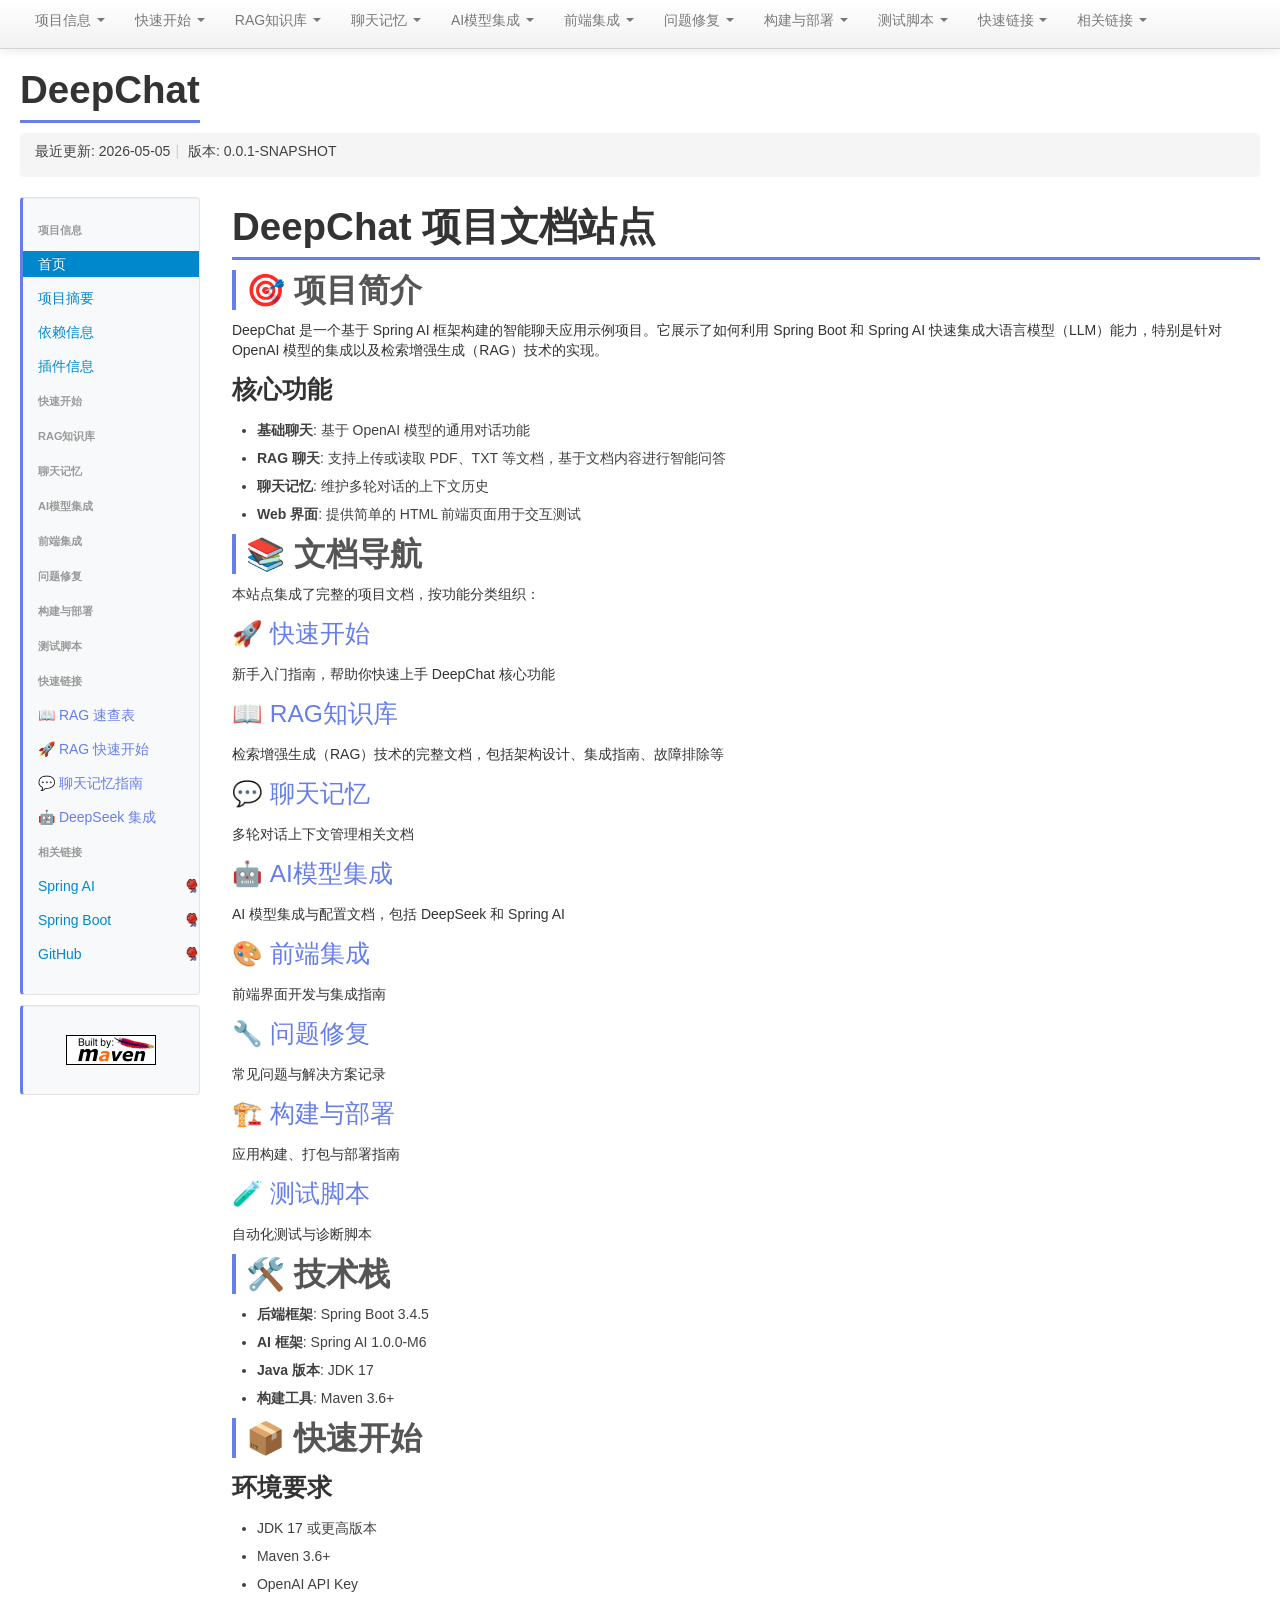
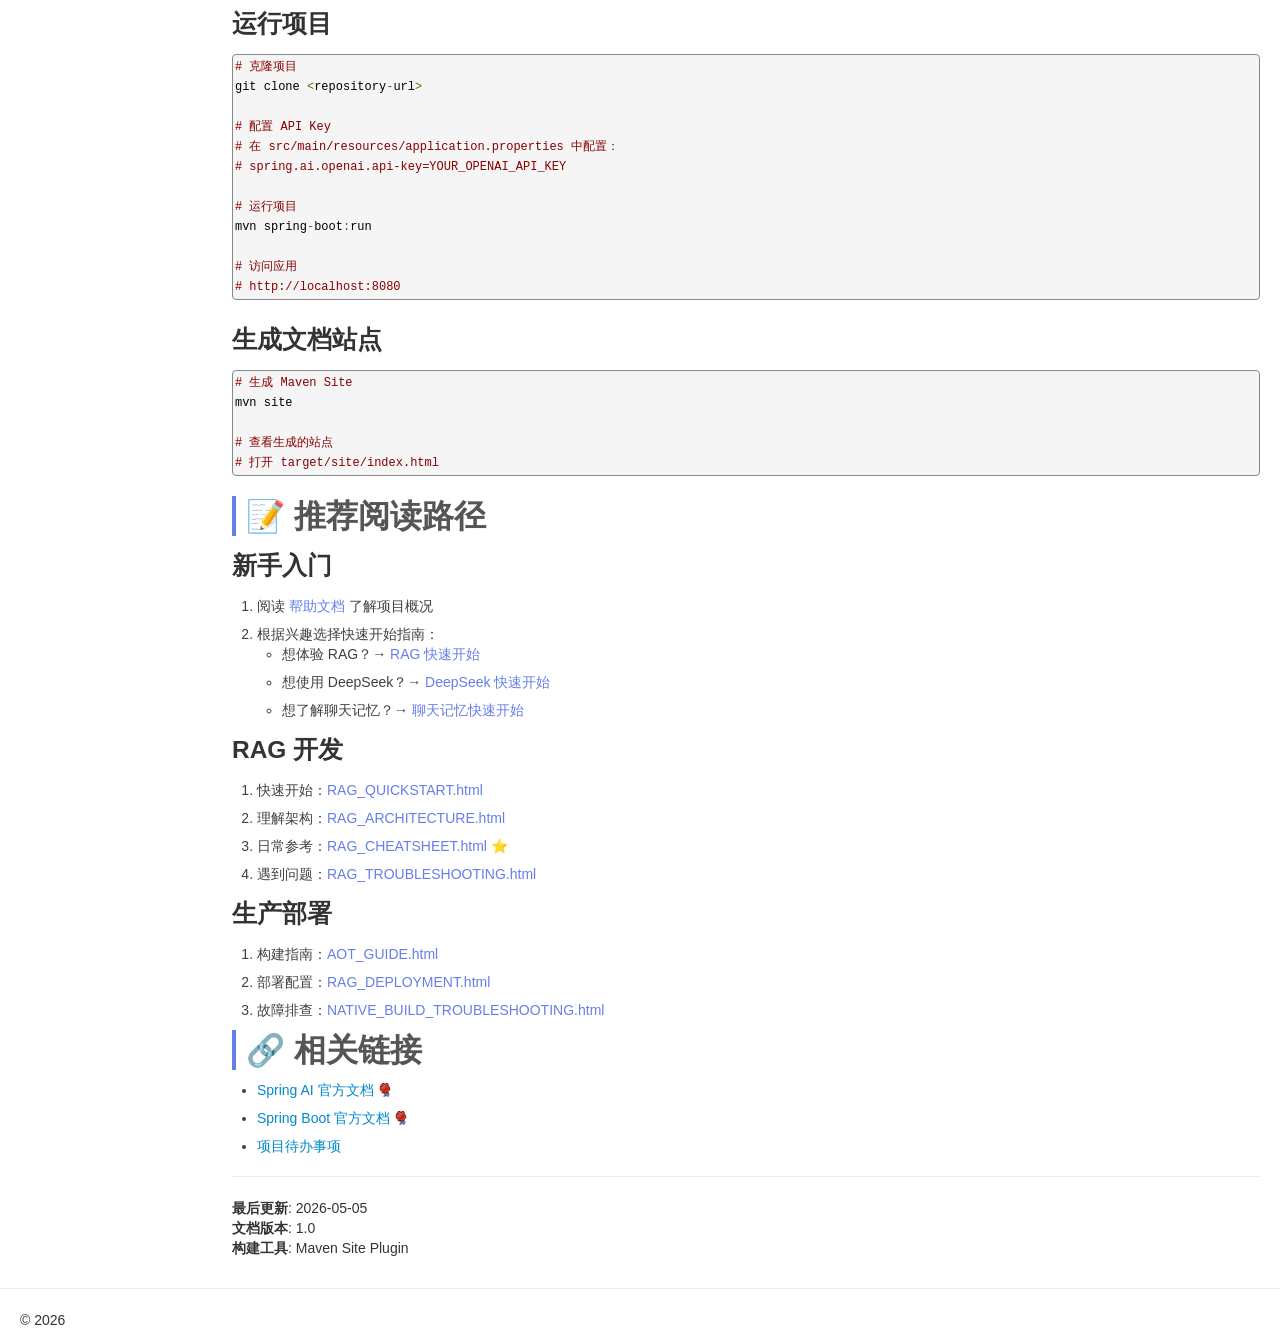
==== index.html @ 2f652af2 "deploy: 59ce4c3b17e4d100443ea573e8c9165f123a256a" ====
<!DOCTYPE html>


<!--
 | Generated by Apache Maven Doxia Site Renderer 1.11.1 from src/site/markdown/index.md at 2026-05-05
 | Rendered using Apache Maven Fluido Skin 1.11.1
-->
<html xmlns="http://www.w3.org/1999/xhtml" lang="zh">
  <head>
    <meta charset="UTF-8" />
    <meta name="viewport" content="width=device-width, initial-scale=1" />
    <meta name="generator" content="Apache Maven Doxia Site Renderer 1.11.1" />
    <title>DeepChat &#x2013; DeepChat 项目文档站点</title>
    <link rel="stylesheet" href="./css/apache-maven-fluido-1.11.1.min.css" />
    <link rel="stylesheet" href="./css/site.css" />
    <link rel="stylesheet" href="./css/print.css" media="print" />
    <script src="./js/apache-maven-fluido-1.11.1.min.js"></script>
  </head>
  <body class="topBarEnabled">
    <header id="topbar" class="navbar navbar-fixed-top ">
      <div class="navbar-inner">
        <div class="container-fluid">
        <a data-target=".nav-collapse" data-toggle="collapse" class="btn btn-navbar">
          <span class="icon-bar"></span>
          <span class="icon-bar"></span>
          <span class="icon-bar"></span>
        </a>
            <ul class="nav">
      <li class="dropdown">
        <a class="dropdown-toggle" data-toggle="dropdown">项目信息 <b class="caret"></b></a>
        <ul class="dropdown-menu">
            <li><a title="首页">首页</a></li>
            <li><a href="summary.html" title="项目摘要">项目摘要</a></li>
            <li><a href="dependencies.html" title="依赖信息">依赖信息</a></li>
            <li><a href="plugins.html" title="插件信息">插件信息</a></li>
        </ul>
      </li>
      <li class="dropdown">
        <a class="dropdown-toggle" data-toggle="dropdown">快速开始 <b class="caret"></b></a>
        <ul class="dropdown-menu">
        </ul>
      </li>
      <li class="dropdown">
        <a class="dropdown-toggle" data-toggle="dropdown">RAG知识库 <b class="caret"></b></a>
        <ul class="dropdown-menu">
        </ul>
      </li>
      <li class="dropdown">
        <a class="dropdown-toggle" data-toggle="dropdown">聊天记忆 <b class="caret"></b></a>
        <ul class="dropdown-menu">
        </ul>
      </li>
      <li class="dropdown">
        <a class="dropdown-toggle" data-toggle="dropdown">AI模型集成 <b class="caret"></b></a>
        <ul class="dropdown-menu">
        </ul>
      </li>
      <li class="dropdown">
        <a class="dropdown-toggle" data-toggle="dropdown">前端集成 <b class="caret"></b></a>
        <ul class="dropdown-menu">
        </ul>
      </li>
      <li class="dropdown">
        <a class="dropdown-toggle" data-toggle="dropdown">问题修复 <b class="caret"></b></a>
        <ul class="dropdown-menu">
        </ul>
      </li>
      <li class="dropdown">
        <a class="dropdown-toggle" data-toggle="dropdown">构建与部署 <b class="caret"></b></a>
        <ul class="dropdown-menu">
        </ul>
      </li>
      <li class="dropdown">
        <a class="dropdown-toggle" data-toggle="dropdown">测试脚本 <b class="caret"></b></a>
        <ul class="dropdown-menu">
        </ul>
      </li>
      <li class="dropdown">
        <a class="dropdown-toggle" data-toggle="dropdown">快速链接 <b class="caret"></b></a>
        <ul class="dropdown-menu">
            <li><a href="docs/02-RAG知识库/RAG_CHEATSHEET.html" title="📖 RAG 速查表">📖 RAG 速查表</a></li>
            <li><a href="docs/01-快速开始/RAG_QUICKSTART.html" title="🚀 RAG 快速开始">🚀 RAG 快速开始</a></li>
            <li><a href="docs/03-聊天记忆/CHAT_MEMORY_GUIDE.html" title="💬 聊天记忆指南">💬 聊天记忆指南</a></li>
            <li><a href="docs/04-AI模型集成/DEEPSEEK_INTEGRATION.html" title="🤖 DeepSeek 集成">🤖 DeepSeek 集成</a></li>
        </ul>
      </li>
      <li class="dropdown">
        <a class="dropdown-toggle" data-toggle="dropdown">相关链接 <b class="caret"></b></a>
        <ul class="dropdown-menu">
            <li><a href="https://spring.io/projects/spring-ai" title="Spring AI">Spring AI</a></li>
            <li><a href="https://spring.io/projects/spring-boot" title="Spring Boot">Spring Boot</a></li>
            <li><a href="https://github.com/spring-projects/spring-ai" title="GitHub">GitHub</a></li>
        </ul>
      </li>
            </ul>
        </div>
      </div>
    </header>
    <div class="container-fluid">
      <header>
        <div id="banner">
          <div class="pull-left"><a href="index.html" id="bannerLeft"><h1>DeepChat</h1>
</a></div>
          <div class="pull-right"></div>
          <div class="clear"><hr/></div>
        </div>

        <div id="breadcrumbs">
          <ul class="breadcrumb">
        <li id="publishDate">最近更新: 2026-05-05<span class="divider">|</span>
</li>
          <li id="projectVersion">版本: 0.0.1-SNAPSHOT</li>
          </ul>
        </div>
      </header>
      <div class="row-fluid">
        <header id="leftColumn" class="span2">
          <nav class="well sidebar-nav">
  <ul class="nav nav-list">
   <li class="nav-header">项目信息</li>
    <li class="active"><a><span class="none"></span>首页</a></li>
    <li><a href="summary.html" title="项目摘要"><span class="none"></span>项目摘要</a></li>
    <li><a href="dependencies.html" title="依赖信息"><span class="none"></span>依赖信息</a></li>
    <li><a href="plugins.html" title="插件信息"><span class="none"></span>插件信息</a></li>
   <li class="nav-header">快速开始</li>
   <li class="nav-header">RAG知识库</li>
   <li class="nav-header">聊天记忆</li>
   <li class="nav-header">AI模型集成</li>
   <li class="nav-header">前端集成</li>
   <li class="nav-header">问题修复</li>
   <li class="nav-header">构建与部署</li>
   <li class="nav-header">测试脚本</li>
   <li class="nav-header">快速链接</li>
    <li><a href="docs/02-RAG知识库/RAG_CHEATSHEET.html" title="📖 RAG 速查表"><span class="none"></span>📖 RAG 速查表</a></li>
    <li><a href="docs/01-快速开始/RAG_QUICKSTART.html" title="🚀 RAG 快速开始"><span class="none"></span>🚀 RAG 快速开始</a></li>
    <li><a href="docs/03-聊天记忆/CHAT_MEMORY_GUIDE.html" title="💬 聊天记忆指南"><span class="none"></span>💬 聊天记忆指南</a></li>
    <li><a href="docs/04-AI模型集成/DEEPSEEK_INTEGRATION.html" title="🤖 DeepSeek 集成"><span class="none"></span>🤖 DeepSeek 集成</a></li>
   <li class="nav-header">相关链接</li>
    <li><a href="https://spring.io/projects/spring-ai" class="externalLink" title="Spring AI"><span class="none"></span>Spring AI</a></li>
    <li><a href="https://spring.io/projects/spring-boot" class="externalLink" title="Spring Boot"><span class="none"></span>Spring Boot</a></li>
    <li><a href="https://github.com/spring-projects/spring-ai" class="externalLink" title="GitHub"><span class="none"></span>GitHub</a></li>
  </ul>
          </nav>
          <div class="well sidebar-nav">
            <div id="poweredBy">
              <div class="clear"></div>
              <div class="clear"></div>
              <div class="clear"></div>
<a href="http://maven.apache.org/" title="构建依靠 Maven" class="poweredBy"><img class="builtBy" alt="构建依靠 Maven" src="./images/logos/maven-feather.png" /></a>
            </div>
          </div>
        </header>
        <main id="bodyColumn"  class="span10" >
<h1>DeepChat &#x9879;&#x76ee;&#x6587;&#x6863;&#x7ad9;&#x70b9;</h1><section>
<h2><a name="a.3F.3F_.E9.A1.B9.E7.9B.AE.E7.AE.80.E4.BB.8B"></a>&#x1f3af; &#x9879;&#x76ee;&#x7b80;&#x4ecb;</h2>
<p>DeepChat &#x662f;&#x4e00;&#x4e2a;&#x57fa;&#x4e8e; Spring AI &#x6846;&#x67b6;&#x6784;&#x5efa;&#x7684;&#x667a;&#x80fd;&#x804a;&#x5929;&#x5e94;&#x7528;&#x793a;&#x4f8b;&#x9879;&#x76ee;&#x3002;&#x5b83;&#x5c55;&#x793a;&#x4e86;&#x5982;&#x4f55;&#x5229;&#x7528; Spring Boot &#x548c; Spring AI &#x5feb;&#x901f;&#x96c6;&#x6210;&#x5927;&#x8bed;&#x8a00;&#x6a21;&#x578b;&#xff08;LLM&#xff09;&#x80fd;&#x529b;&#xff0c;&#x7279;&#x522b;&#x662f;&#x9488;&#x5bf9; OpenAI &#x6a21;&#x578b;&#x7684;&#x96c6;&#x6210;&#x4ee5;&#x53ca;&#x68c0;&#x7d22;&#x589e;&#x5f3a;&#x751f;&#x6210;&#xff08;RAG&#xff09;&#x6280;&#x672f;&#x7684;&#x5b9e;&#x73b0;&#x3002;</p><section>
<h3><a name="a.E6.A0.B8.E5.BF.83.E5.8A.9F.E8.83.BD"></a>&#x6838;&#x5fc3;&#x529f;&#x80fd;</h3>
<ul>

<li><b>&#x57fa;&#x7840;&#x804a;&#x5929;</b>: &#x57fa;&#x4e8e; OpenAI &#x6a21;&#x578b;&#x7684;&#x901a;&#x7528;&#x5bf9;&#x8bdd;&#x529f;&#x80fd;</li>
<li><b>RAG &#x804a;&#x5929;</b>: &#x652f;&#x6301;&#x4e0a;&#x4f20;&#x6216;&#x8bfb;&#x53d6; PDF&#x3001;TXT &#x7b49;&#x6587;&#x6863;&#xff0c;&#x57fa;&#x4e8e;&#x6587;&#x6863;&#x5185;&#x5bb9;&#x8fdb;&#x884c;&#x667a;&#x80fd;&#x95ee;&#x7b54;</li>
<li><b>&#x804a;&#x5929;&#x8bb0;&#x5fc6;</b>: &#x7ef4;&#x62a4;&#x591a;&#x8f6e;&#x5bf9;&#x8bdd;&#x7684;&#x4e0a;&#x4e0b;&#x6587;&#x5386;&#x53f2;</li>
<li><b>Web &#x754c;&#x9762;</b>: &#x63d0;&#x4f9b;&#x7b80;&#x5355;&#x7684; HTML &#x524d;&#x7aef;&#x9875;&#x9762;&#x7528;&#x4e8e;&#x4ea4;&#x4e92;&#x6d4b;&#x8bd5;</li>
</ul></section></section><section>
<h2><a name="a.3F.3F_.E6.96.87.E6.A1.A3.E5.AF.BC.E8.88.AA"></a>&#x1f4da; &#x6587;&#x6863;&#x5bfc;&#x822a;</h2>
<p>&#x672c;&#x7ad9;&#x70b9;&#x96c6;&#x6210;&#x4e86;&#x5b8c;&#x6574;&#x7684;&#x9879;&#x76ee;&#x6587;&#x6863;&#xff0c;&#x6309;&#x529f;&#x80fd;&#x5206;&#x7c7b;&#x7ec4;&#x7ec7;&#xff1a;</p><section>
<h3><a name="a.3F.3F_.E5.BF.AB.E9.80.9F.E5.BC.80.E5.A7.8B"></a>&#x1f680; <a href="docs/01-快速开始/">&#x5feb;&#x901f;&#x5f00;&#x59cb;</a></h3>
<p>&#x65b0;&#x624b;&#x5165;&#x95e8;&#x6307;&#x5357;&#xff0c;&#x5e2e;&#x52a9;&#x4f60;&#x5feb;&#x901f;&#x4e0a;&#x624b; DeepChat &#x6838;&#x5fc3;&#x529f;&#x80fd;</p></section><section>
<h3><a name="a.3F.3F_RAG.E7.9F.A5.E8.AF.86.E5.BA.93"></a>&#x1f4d6; <a href="docs/02-RAG知识库/">RAG&#x77e5;&#x8bc6;&#x5e93;</a></h3>
<p>&#x68c0;&#x7d22;&#x589e;&#x5f3a;&#x751f;&#x6210;&#xff08;RAG&#xff09;&#x6280;&#x672f;&#x7684;&#x5b8c;&#x6574;&#x6587;&#x6863;&#xff0c;&#x5305;&#x62ec;&#x67b6;&#x6784;&#x8bbe;&#x8ba1;&#x3001;&#x96c6;&#x6210;&#x6307;&#x5357;&#x3001;&#x6545;&#x969c;&#x6392;&#x9664;&#x7b49;</p></section><section>
<h3><a name="a.3F.3F_.E8.81.8A.E5.A4.A9.E8.AE.B0.E5.BF.86"></a>&#x1f4ac; <a href="docs/03-聊天记忆/">&#x804a;&#x5929;&#x8bb0;&#x5fc6;</a></h3>
<p>&#x591a;&#x8f6e;&#x5bf9;&#x8bdd;&#x4e0a;&#x4e0b;&#x6587;&#x7ba1;&#x7406;&#x76f8;&#x5173;&#x6587;&#x6863;</p></section><section>
<h3><a name="a.3F.3F_AI.E6.A8.A1.E5.9E.8B.E9.9B.86.E6.88.90"></a>&#x1f916; <a href="docs/04-AI模型集成/">AI&#x6a21;&#x578b;&#x96c6;&#x6210;</a></h3>
<p>AI &#x6a21;&#x578b;&#x96c6;&#x6210;&#x4e0e;&#x914d;&#x7f6e;&#x6587;&#x6863;&#xff0c;&#x5305;&#x62ec; DeepSeek &#x548c; Spring AI</p></section><section>
<h3><a name="a.3F.3F_.E5.89.8D.E7.AB.AF.E9.9B.86.E6.88.90"></a>&#x1f3a8; <a href="docs/05-前端集成/">&#x524d;&#x7aef;&#x96c6;&#x6210;</a></h3>
<p>&#x524d;&#x7aef;&#x754c;&#x9762;&#x5f00;&#x53d1;&#x4e0e;&#x96c6;&#x6210;&#x6307;&#x5357;</p></section><section>
<h3><a name="a.3F.3F_.E9.97.AE.E9.A2.98.E4.BF.AE.E5.A4.8D"></a>&#x1f527; <a href="docs/06-问题修复/">&#x95ee;&#x9898;&#x4fee;&#x590d;</a></h3>
<p>&#x5e38;&#x89c1;&#x95ee;&#x9898;&#x4e0e;&#x89e3;&#x51b3;&#x65b9;&#x6848;&#x8bb0;&#x5f55;</p></section><section>
<h3><a name="a.3F.3F.EF.B8.8F_.E6.9E.84.E5.BB.BA.E4.B8.8E.E9.83.A8.E7.BD.B2"></a>&#x1f3d7;&#xfe0f; <a href="docs/07-构建与部署/">&#x6784;&#x5efa;&#x4e0e;&#x90e8;&#x7f72;</a></h3>
<p>&#x5e94;&#x7528;&#x6784;&#x5efa;&#x3001;&#x6253;&#x5305;&#x4e0e;&#x90e8;&#x7f72;&#x6307;&#x5357;</p></section><section>
<h3><a name="a.3F.3F_.E6.B5.8B.E8.AF.95.E8.84.9A.E6.9C.AC"></a>&#x1f9ea; <a href="docs/08-测试脚本/">&#x6d4b;&#x8bd5;&#x811a;&#x672c;</a></h3>
<p>&#x81ea;&#x52a8;&#x5316;&#x6d4b;&#x8bd5;&#x4e0e;&#x8bca;&#x65ad;&#x811a;&#x672c;</p></section></section><section>
<h2><a name="a.3F.3F.EF.B8.8F_.E6.8A.80.E6.9C.AF.E6.A0.88"></a>&#x1f6e0;&#xfe0f; &#x6280;&#x672f;&#x6808;</h2>
<ul>

<li><b>&#x540e;&#x7aef;&#x6846;&#x67b6;</b>: Spring Boot 3.4.5</li>
<li><b>AI &#x6846;&#x67b6;</b>: Spring AI 1.0.0-M6</li>
<li><b>Java &#x7248;&#x672c;</b>: JDK 17</li>
<li><b>&#x6784;&#x5efa;&#x5de5;&#x5177;</b>: Maven 3.6+</li>
</ul></section><section>
<h2><a name="a.3F.3F_.E5.BF.AB.E9.80.9F.E5.BC.80.E5.A7.8B"></a>&#x1f4e6; &#x5feb;&#x901f;&#x5f00;&#x59cb;</h2><section>
<h3><a name="a.E7.8E.AF.E5.A2.83.E8.A6.81.E6.B1.82"></a>&#x73af;&#x5883;&#x8981;&#x6c42;</h3>
<ul>

<li>JDK 17 &#x6216;&#x66f4;&#x9ad8;&#x7248;&#x672c;</li>
<li>Maven 3.6+</li>
<li>OpenAI API Key</li>
</ul></section><section>
<h3><a name="a.E8.BF.90.E8.A1.8C.E9.A1.B9.E7.9B.AE"></a>&#x8fd0;&#x884c;&#x9879;&#x76ee;</h3>

<div class="source"><pre class="prettyprint"><code class="language-bash"># &#x514b;&#x9686;&#x9879;&#x76ee;
git clone &lt;repository-url&gt;

# &#x914d;&#x7f6e; API Key
# &#x5728; src/main/resources/application.properties &#x4e2d;&#x914d;&#x7f6e;&#xff1a;
# spring.ai.openai.api-key=YOUR_OPENAI_API_KEY

# &#x8fd0;&#x884c;&#x9879;&#x76ee;
mvn spring-boot:run

# &#x8bbf;&#x95ee;&#x5e94;&#x7528;
# http://localhost:8080
</code></pre></div></section><section>
<h3><a name="a.E7.94.9F.E6.88.90.E6.96.87.E6.A1.A3.E7.AB.99.E7.82.B9"></a>&#x751f;&#x6210;&#x6587;&#x6863;&#x7ad9;&#x70b9;</h3>

<div class="source"><pre class="prettyprint"><code class="language-bash"># &#x751f;&#x6210; Maven Site
mvn site

# &#x67e5;&#x770b;&#x751f;&#x6210;&#x7684;&#x7ad9;&#x70b9;
# &#x6253;&#x5f00; target/site/index.html
</code></pre></div></section></section><section>
<h2><a name="a.3F.3F_.E6.8E.A8.E8.8D.90.E9.98.85.E8.AF.BB.E8.B7.AF.E5.BE.84"></a>&#x1f4dd; &#x63a8;&#x8350;&#x9605;&#x8bfb;&#x8def;&#x5f84;</h2><section>
<h3><a name="a.E6.96.B0.E6.89.8B.E5.85.A5.E9.97.A8"></a>&#x65b0;&#x624b;&#x5165;&#x95e8;</h3>
<ol style="list-style-type: decimal">

<li>&#x9605;&#x8bfb; <a href="docs/01-快速开始/HELP.html">&#x5e2e;&#x52a9;&#x6587;&#x6863;</a> &#x4e86;&#x89e3;&#x9879;&#x76ee;&#x6982;&#x51b5;</li>
<li>&#x6839;&#x636e;&#x5174;&#x8da3;&#x9009;&#x62e9;&#x5feb;&#x901f;&#x5f00;&#x59cb;&#x6307;&#x5357;&#xff1a;
<ul>

<li>&#x60f3;&#x4f53;&#x9a8c; RAG&#xff1f;&#x2192; <a href="docs/01-快速开始/RAG_QUICKSTART.html">RAG &#x5feb;&#x901f;&#x5f00;&#x59cb;</a></li>
<li>&#x60f3;&#x4f7f;&#x7528; DeepSeek&#xff1f;&#x2192; <a href="docs/01-快速开始/QUICKSTART_DEEPSEEK.html">DeepSeek &#x5feb;&#x901f;&#x5f00;&#x59cb;</a></li>
<li>&#x60f3;&#x4e86;&#x89e3;&#x804a;&#x5929;&#x8bb0;&#x5fc6;&#xff1f;&#x2192; <a href="docs/01-快速开始/QUICKSTART_CHAT_MEMORY.html">&#x804a;&#x5929;&#x8bb0;&#x5fc6;&#x5feb;&#x901f;&#x5f00;&#x59cb;</a></li>
</ul>
</li>
</ol></section><section>
<h3><a name="RAG_.E5.BC.80.E5.8F.91"></a>RAG &#x5f00;&#x53d1;</h3>
<ol style="list-style-type: decimal">

<li>&#x5feb;&#x901f;&#x5f00;&#x59cb;&#xff1a;<a href="docs/01-快速开始/RAG_QUICKSTART.html">RAG_QUICKSTART.html</a></li>
<li>&#x7406;&#x89e3;&#x67b6;&#x6784;&#xff1a;<a href="docs/02-RAG知识库/RAG_ARCHITECTURE.html">RAG_ARCHITECTURE.html</a></li>
<li>&#x65e5;&#x5e38;&#x53c2;&#x8003;&#xff1a;<a href="docs/02-RAG知识库/RAG_CHEATSHEET.html">RAG_CHEATSHEET.html</a> &#x2b50;</li>
<li>&#x9047;&#x5230;&#x95ee;&#x9898;&#xff1a;<a href="docs/02-RAG知识库/RAG_TROUBLESHOOTING.html">RAG_TROUBLESHOOTING.html</a></li>
</ol></section><section>
<h3><a name="a.E7.94.9F.E4.BA.A7.E9.83.A8.E7.BD.B2"></a>&#x751f;&#x4ea7;&#x90e8;&#x7f72;</h3>
<ol style="list-style-type: decimal">

<li>&#x6784;&#x5efa;&#x6307;&#x5357;&#xff1a;<a href="docs/07-构建与部署/AOT_GUIDE.html">AOT_GUIDE.html</a></li>
<li>&#x90e8;&#x7f72;&#x914d;&#x7f6e;&#xff1a;<a href="docs/02-RAG知识库/RAG_DEPLOYMENT.html">RAG_DEPLOYMENT.html</a></li>
<li>&#x6545;&#x969c;&#x6392;&#x67e5;&#xff1a;<a href="docs/07-构建与部署/NATIVE_BUILD_TROUBLESHOOTING.html">NATIVE_BUILD_TROUBLESHOOTING.html</a></li>
</ol></section></section><section>
<h2><a name="a.3F.3F_.E7.9B.B8.E5.85.B3.E9.93.BE.E6.8E.A5"></a>&#x1f517; &#x76f8;&#x5173;&#x94fe;&#x63a5;</h2>
<ul>

<li><a class="externalLink" href="https://spring.io/projects/spring-ai">Spring AI &#x5b98;&#x65b9;&#x6587;&#x6863;</a></li>
<li><a class="externalLink" href="https://spring.io/projects/spring-boot">Spring Boot &#x5b98;&#x65b9;&#x6587;&#x6863;</a></li>
<li><a href="../todos.html">&#x9879;&#x76ee;&#x5f85;&#x529e;&#x4e8b;&#x9879;</a></li>
</ul><hr />
<p><b>&#x6700;&#x540e;&#x66f4;&#x65b0;</b>: 2026-05-05<br />
<b>&#x6587;&#x6863;&#x7248;&#x672c;</b>: 1.0<br />
<b>&#x6784;&#x5efa;&#x5de5;&#x5177;</b>: Maven Site Plugin</p></section>
        </main>
      </div>
    </div>
    <hr/>
    <footer>
      <div class="container-fluid">
        <div class="row-fluid">
            <p>&#169;      2026
</p>
        </div>
      </div>
    </footer>
<script>
	if(anchors) {
	  anchors.add();
	}
</script>
  </body>
</html>
---- css/site.css ----
/* DeepChat 站点自定义样式 */

/* 顶部导航栏 */
.navbar {
    background: linear-gradient(135deg, #667eea 0%, #764ba2 100%) !important;
}

/* 左侧菜单 */
.well {
    background-color: #f8f9fa;
    border-left: 3px solid #667eea;
}

/* 文档链接样式 */
a[href^="docs/"] {
    color: #667eea;
    font-weight: 500;
}

a[href^="docs/"]:hover {
    color: #764ba2;
    text-decoration: underline;
}

/* 代码块样式 */
pre {
    background-color: #f5f5f5;
    border-left: 4px solid #667eea;
    padding: 15px;
    border-radius: 4px;
}

code {
    background-color: #f0f0f0;
    color: #d63384;
    padding: 2px 6px;
    border-radius: 3px;
}

/* 标题样式 */
h1 {
    color: #333;
    border-bottom: 3px solid #667eea;
    padding-bottom: 10px;
}

h2 {
    color: #555;
    border-left: 4px solid #667eea;
    padding-left: 10px;
}

/* 列表样式 */
ul li, ol li {
    margin-bottom: 8px;
}

/* 表格样式 */
table {
    border-collapse: collapse;
    width: 100%;
}

table th {
    background-color: #667eea;
    color: white;
    padding: 12px;
    text-align: left;
}

table td {
    padding: 10px;
    border-bottom: 1px solid #ddd;
}

table tr:hover {
    background-color: #f5f5f5;
}

/* 警告框 */
.alert {
    border-left: 4px solid;
    padding: 15px;
    margin: 15px 0;
    border-radius: 4px;
}

.alert-info {
    border-color: #667eea;
    background-color: #eef2ff;
}

.alert-warning {
    border-color: #f59e0b;
    background-color: #fef3c7;
}

.alert-danger {
    border-color: #ef4444;
    background-color: #fee2e2;
}

/* 徽章样式 */
.badge {
    display: inline-block;
    padding: 4px 8px;
    font-size: 12px;
    font-weight: bold;
    border-radius: 12px;
    margin-right: 5px;
}

.badge-success {
    background-color: #10b981;
    color: white;
}

.badge-primary {
    background-color: #667eea;
    color: white;
}

/* 响应式优化 */
@media (max-width: 768px) {
    .navbar {
        padding: 10px;
    }
    
    pre {
        font-size: 12px;
    }
}
---- css/print.css ----
/*
 * Licensed to the Apache Software Foundation (ASF) under one
 * or more contributor license agreements.  See the NOTICE file
 * distributed with this work for additional information
 * regarding copyright ownership.  The ASF licenses this file
 * to you under the Apache License, Version 2.0 (the
 * "License"); you may not use this file except in compliance
 * with the License.  You may obtain a copy of the License at
 *
 *   http://www.apache.org/licenses/LICENSE-2.0
 *
 * Unless required by applicable law or agreed to in writing,
 * software distributed under the License is distributed on an
 * "AS IS" BASIS, WITHOUT WARRANTIES OR CONDITIONS OF ANY
 * KIND, either express or implied.  See the License for the
 * specific language governing permissions and limitations
 * under the License.
 */

#banner, #footer, #leftcol, #breadcrumbs, .docs #toc, .docs .courtesylinks, #leftColumn, #navColumn {display: none !important;}
#bodyColumn, body.docs div.docs {margin: 0 !important;border: none !important}
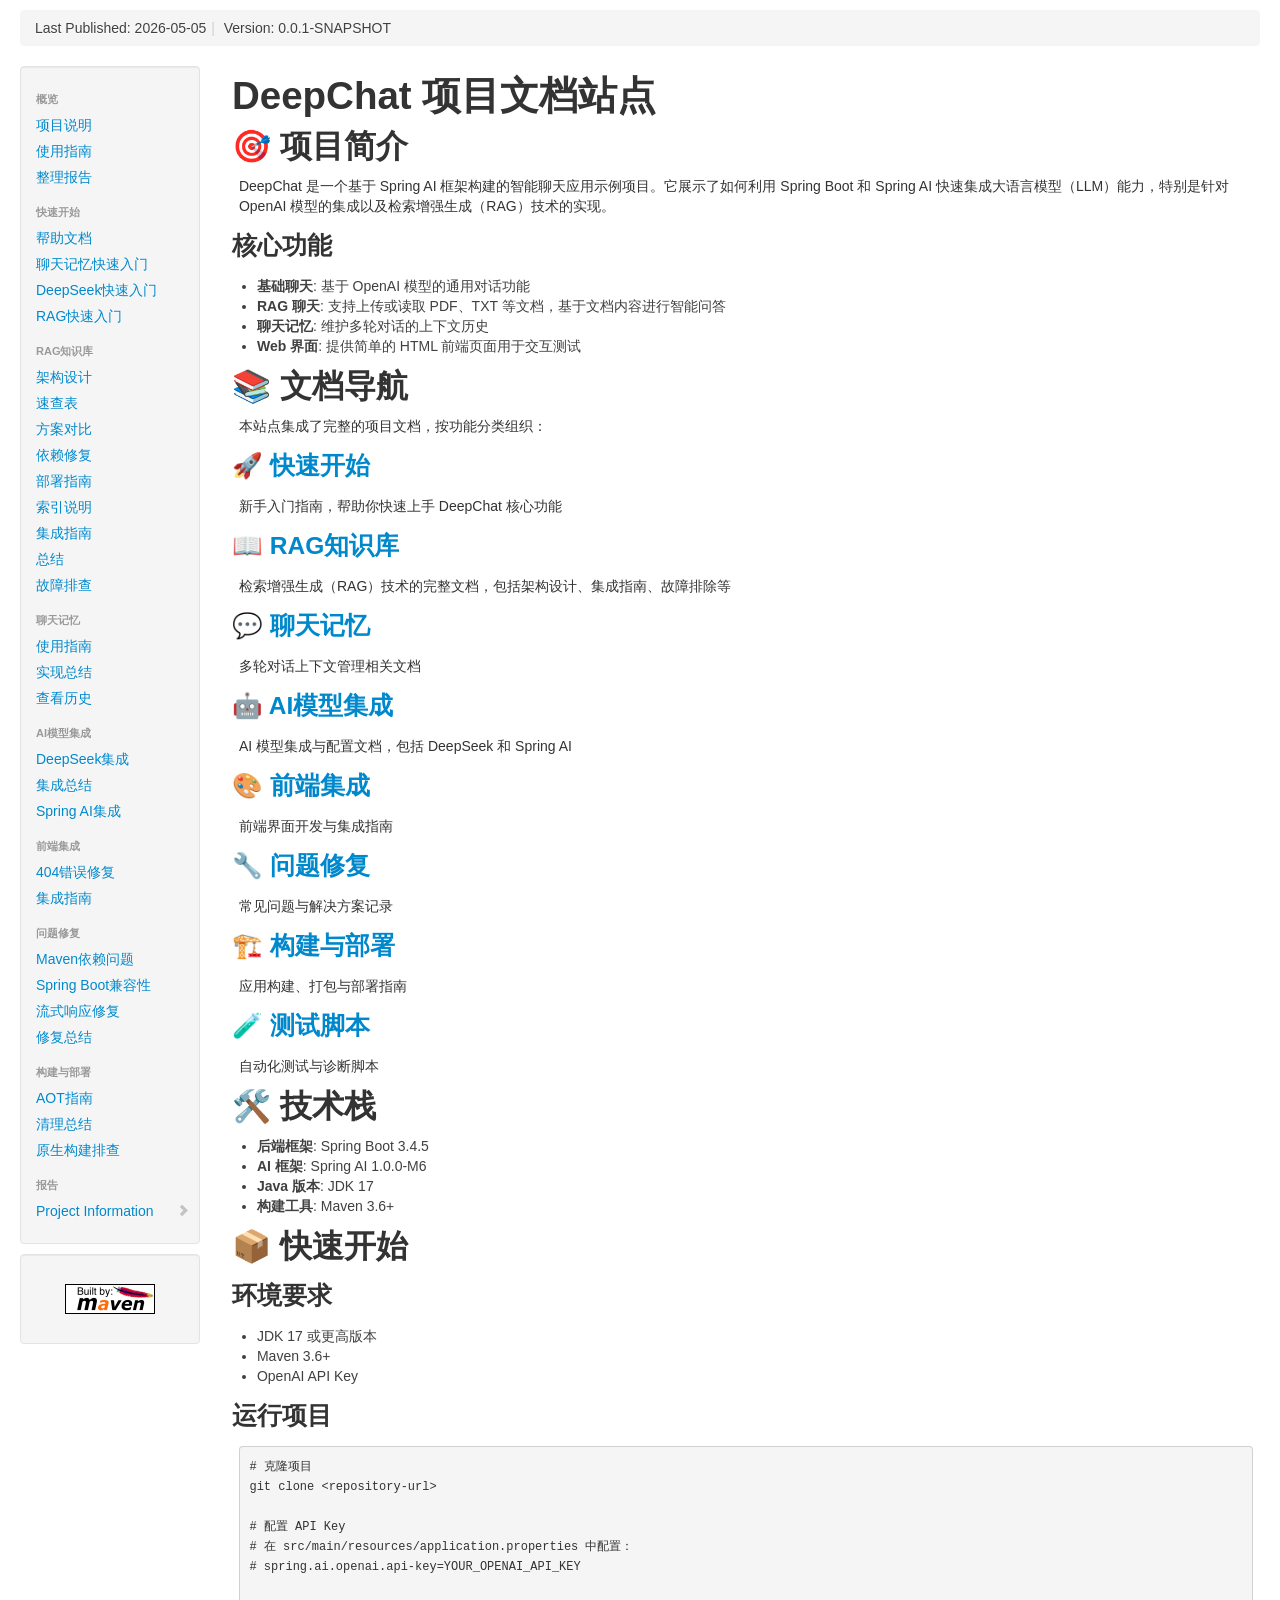
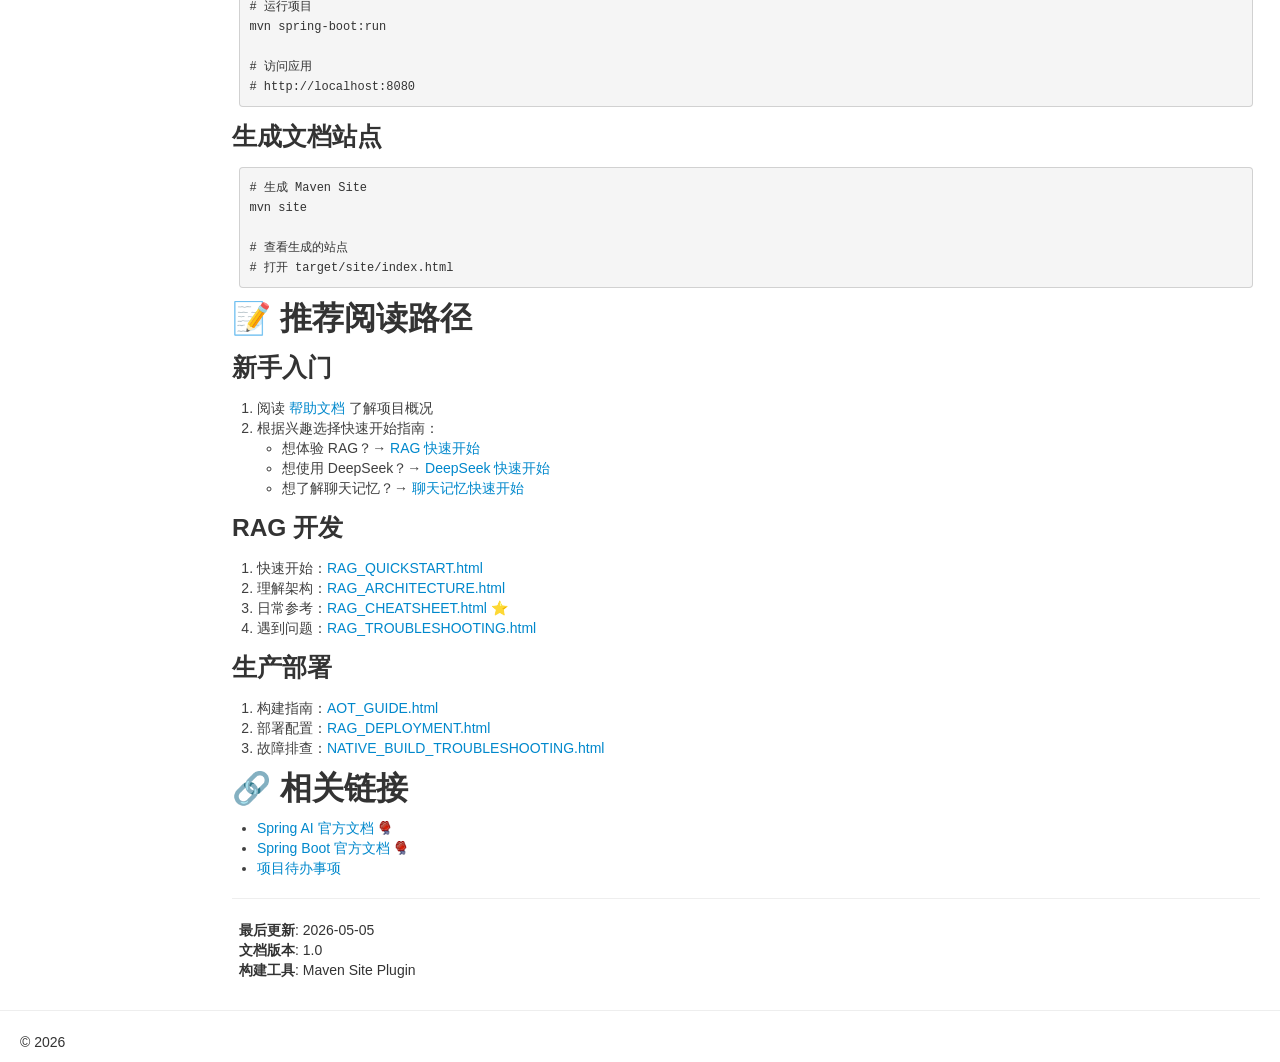
==== commit 63432eff: "deploy: ea08159db2f8c58ba18c56e22b49649b409f2c50" ====
--- a/index.html
+++ b/index.html
@@ -2,114 +2,34 @@
 
 
 <!--
- | Generated by Apache Maven Doxia Site Renderer 1.11.1 from src/site/markdown/index.md at 2026-05-05
- | Rendered using Apache Maven Fluido Skin 1.11.1
+ | Generated by Apache Maven Doxia Site Renderer 2.0.0 from src/site/markdown/index.md at 2026-05-05
+ | Rendered using Apache Maven Fluido Skin 2.0.0-M9
 -->
-<html xmlns="http://www.w3.org/1999/xhtml" lang="zh">
+<html xmlns="http://www.w3.org/1999/xhtml" lang="en">
   <head>
     <meta charset="UTF-8" />
     <meta name="viewport" content="width=device-width, initial-scale=1" />
-    <meta name="generator" content="Apache Maven Doxia Site Renderer 1.11.1" />
-    <title>DeepChat &#x2013; DeepChat 项目文档站点</title>
-    <link rel="stylesheet" href="./css/apache-maven-fluido-1.11.1.min.css" />
+    <meta name="generator" content="Apache Maven Doxia Site Renderer 2.0.0" />
+    <title>DeepChat 项目文档站点 – DeepChat</title>
+    <link rel="stylesheet" href="./css/apache-maven-fluido-2.0.0-M9.min.css" />
     <link rel="stylesheet" href="./css/site.css" />
     <link rel="stylesheet" href="./css/print.css" media="print" />
-    <script src="./js/apache-maven-fluido-1.11.1.min.js"></script>
+    <script src="./js/apache-maven-fluido-2.0.0-M9.min.js"></script>
   </head>
-  <body class="topBarEnabled">
-    <header id="topbar" class="navbar navbar-fixed-top ">
-      <div class="navbar-inner">
-        <div class="container-fluid">
-        <a data-target=".nav-collapse" data-toggle="collapse" class="btn btn-navbar">
-          <span class="icon-bar"></span>
-          <span class="icon-bar"></span>
-          <span class="icon-bar"></span>
-        </a>
-            <ul class="nav">
-      <li class="dropdown">
-        <a class="dropdown-toggle" data-toggle="dropdown">项目信息 <b class="caret"></b></a>
-        <ul class="dropdown-menu">
-            <li><a title="首页">首页</a></li>
-            <li><a href="summary.html" title="项目摘要">项目摘要</a></li>
-            <li><a href="dependencies.html" title="依赖信息">依赖信息</a></li>
-            <li><a href="plugins.html" title="插件信息">插件信息</a></li>
-        </ul>
-      </li>
-      <li class="dropdown">
-        <a class="dropdown-toggle" data-toggle="dropdown">快速开始 <b class="caret"></b></a>
-        <ul class="dropdown-menu">
-        </ul>
-      </li>
-      <li class="dropdown">
-        <a class="dropdown-toggle" data-toggle="dropdown">RAG知识库 <b class="caret"></b></a>
-        <ul class="dropdown-menu">
-        </ul>
-      </li>
-      <li class="dropdown">
-        <a class="dropdown-toggle" data-toggle="dropdown">聊天记忆 <b class="caret"></b></a>
-        <ul class="dropdown-menu">
-        </ul>
-      </li>
-      <li class="dropdown">
-        <a class="dropdown-toggle" data-toggle="dropdown">AI模型集成 <b class="caret"></b></a>
-        <ul class="dropdown-menu">
-        </ul>
-      </li>
-      <li class="dropdown">
-        <a class="dropdown-toggle" data-toggle="dropdown">前端集成 <b class="caret"></b></a>
-        <ul class="dropdown-menu">
-        </ul>
-      </li>
-      <li class="dropdown">
-        <a class="dropdown-toggle" data-toggle="dropdown">问题修复 <b class="caret"></b></a>
-        <ul class="dropdown-menu">
-        </ul>
-      </li>
-      <li class="dropdown">
-        <a class="dropdown-toggle" data-toggle="dropdown">构建与部署 <b class="caret"></b></a>
-        <ul class="dropdown-menu">
-        </ul>
-      </li>
-      <li class="dropdown">
-        <a class="dropdown-toggle" data-toggle="dropdown">测试脚本 <b class="caret"></b></a>
-        <ul class="dropdown-menu">
-        </ul>
-      </li>
-      <li class="dropdown">
-        <a class="dropdown-toggle" data-toggle="dropdown">快速链接 <b class="caret"></b></a>
-        <ul class="dropdown-menu">
-            <li><a href="docs/02-RAG知识库/RAG_CHEATSHEET.html" title="📖 RAG 速查表">📖 RAG 速查表</a></li>
-            <li><a href="docs/01-快速开始/RAG_QUICKSTART.html" title="🚀 RAG 快速开始">🚀 RAG 快速开始</a></li>
-            <li><a href="docs/03-聊天记忆/CHAT_MEMORY_GUIDE.html" title="💬 聊天记忆指南">💬 聊天记忆指南</a></li>
-            <li><a href="docs/04-AI模型集成/DEEPSEEK_INTEGRATION.html" title="🤖 DeepSeek 集成">🤖 DeepSeek 集成</a></li>
-        </ul>
-      </li>
-      <li class="dropdown">
-        <a class="dropdown-toggle" data-toggle="dropdown">相关链接 <b class="caret"></b></a>
-        <ul class="dropdown-menu">
-            <li><a href="https://spring.io/projects/spring-ai" title="Spring AI">Spring AI</a></li>
-            <li><a href="https://spring.io/projects/spring-boot" title="Spring Boot">Spring Boot</a></li>
-            <li><a href="https://github.com/spring-projects/spring-ai" title="GitHub">GitHub</a></li>
-        </ul>
-      </li>
-            </ul>
-        </div>
-      </div>
-    </header>
-    <div class="container-fluid">
+  <body>
+    <div class="container-fluid container-fluid-top">
       <header>
         <div id="banner">
-          <div class="pull-left"><a href="index.html" id="bannerLeft"><h1>DeepChat</h1>
-</a></div>
+          <div class="pull-left"></div>
           <div class="pull-right"></div>
           <div class="clear"><hr/></div>
         </div>
 
         <div id="breadcrumbs">
           <ul class="breadcrumb">
-        <li id="publishDate">最近更新: 2026-05-05<span class="divider">|</span>
+        <li id="publishDate">Last Published: 2026-05-05<span class="divider">|</span>
 </li>
-          <li id="projectVersion">版本: 0.0.1-SNAPSHOT</li>
+          <li id="projectVersion">Version: 0.0.1-SNAPSHOT</li>
           </ul>
         </div>
       </header>
@@ -117,88 +37,107 @@
         <header id="leftColumn" class="span2">
           <nav class="well sidebar-nav">
   <ul class="nav nav-list">
-   <li class="nav-header">项目信息</li>
-    <li class="active"><a><span class="none"></span>首页</a></li>
-    <li><a href="summary.html" title="项目摘要"><span class="none"></span>项目摘要</a></li>
-    <li><a href="dependencies.html" title="依赖信息"><span class="none"></span>依赖信息</a></li>
-    <li><a href="plugins.html" title="插件信息"><span class="none"></span>插件信息</a></li>
+   <li class="nav-header">概览</li>
+    <li><a href="docs/README.html">项目说明</a></li>
+    <li><a href="docs/Maven_Site_使用说明.html">使用指南</a></li>
+    <li><a href="docs/文档整理报告.html">整理报告</a></li>
    <li class="nav-header">快速开始</li>
+    <li><a href="docs/01-快速开始/HELP.html">帮助文档</a></li>
+    <li><a href="docs/01-快速开始/QUICKSTART_CHAT_MEMORY.html">聊天记忆快速入门</a></li>
+    <li><a href="docs/01-快速开始/QUICKSTART_DEEPSEEK.html">DeepSeek快速入门</a></li>
+    <li><a href="docs/01-快速开始/RAG_QUICKSTART.html">RAG快速入门</a></li>
    <li class="nav-header">RAG知识库</li>
+    <li><a href="docs/02-RAG知识库/RAG_ARCHITECTURE.html">架构设计</a></li>
+    <li><a href="docs/02-RAG知识库/RAG_CHEATSHEET.html">速查表</a></li>
+    <li><a href="docs/02-RAG知识库/RAG_COMPARISON.html">方案对比</a></li>
+    <li><a href="docs/02-RAG知识库/RAG_DEPENDENCY_FIX.html">依赖修复</a></li>
+    <li><a href="docs/02-RAG知识库/RAG_DEPLOYMENT.html">部署指南</a></li>
+    <li><a href="docs/02-RAG知识库/RAG_INDEX.html">索引说明</a></li>
+    <li><a href="docs/02-RAG知识库/RAG_INTEGRATION.html">集成指南</a></li>
+    <li><a href="docs/02-RAG知识库/RAG_SUMMARY.html">总结</a></li>
+    <li><a href="docs/02-RAG知识库/RAG_TROUBLESHOOTING.html">故障排查</a></li>
    <li class="nav-header">聊天记忆</li>
+    <li><a href="docs/03-聊天记忆/CHAT_MEMORY_GUIDE.html">使用指南</a></li>
+    <li><a href="docs/03-聊天记忆/CHAT_MEMORY_IMPLEMENTATION_SUMMARY.html">实现总结</a></li>
+    <li><a href="docs/03-聊天记忆/VIEW_CHAT_HISTORY.html">查看历史</a></li>
    <li class="nav-header">AI模型集成</li>
+    <li><a href="docs/04-AI模型集成/DEEPSEEK_INTEGRATION.html">DeepSeek集成</a></li>
+    <li><a href="docs/04-AI模型集成/DEEPSEEK_INTEGRATION_SUMMARY.html">集成总结</a></li>
+    <li><a href="docs/04-AI模型集成/SPRING_AI_INTEGRATION.html">Spring AI集成</a></li>
    <li class="nav-header">前端集成</li>
+    <li><a href="docs/05-前端集成/FIX_404_ERROR.html">404错误修复</a></li>
+    <li><a href="docs/05-前端集成/FRONTEND_INTEGRATION.html">集成指南</a></li>
    <li class="nav-header">问题修复</li>
+    <li><a href="docs/06-问题修复/FIX_MAVEN_DEPENDENCY_ISSUE.html">Maven依赖问题</a></li>
+    <li><a href="docs/06-问题修复/FIX_SPRING_BOOT_COMPATIBILITY.html">Spring Boot兼容性</a></li>
+    <li><a href="docs/06-问题修复/FIX_STREAMING_RESPONSE.html">流式响应修复</a></li>
+    <li><a href="docs/06-问题修复/FIX_SUCCESS.html">修复总结</a></li>
    <li class="nav-header">构建与部署</li>
-   <li class="nav-header">测试脚本</li>
-   <li class="nav-header">快速链接</li>
-    <li><a href="docs/02-RAG知识库/RAG_CHEATSHEET.html" title="📖 RAG 速查表"><span class="none"></span>📖 RAG 速查表</a></li>
-    <li><a href="docs/01-快速开始/RAG_QUICKSTART.html" title="🚀 RAG 快速开始"><span class="none"></span>🚀 RAG 快速开始</a></li>
-    <li><a href="docs/03-聊天记忆/CHAT_MEMORY_GUIDE.html" title="💬 聊天记忆指南"><span class="none"></span>💬 聊天记忆指南</a></li>
-    <li><a href="docs/04-AI模型集成/DEEPSEEK_INTEGRATION.html" title="🤖 DeepSeek 集成"><span class="none"></span>🤖 DeepSeek 集成</a></li>
-   <li class="nav-header">相关链接</li>
-    <li><a href="https://spring.io/projects/spring-ai" class="externalLink" title="Spring AI"><span class="none"></span>Spring AI</a></li>
-    <li><a href="https://spring.io/projects/spring-boot" class="externalLink" title="Spring Boot"><span class="none"></span>Spring Boot</a></li>
-    <li><a href="https://github.com/spring-projects/spring-ai" class="externalLink" title="GitHub"><span class="none"></span>GitHub</a></li>
+    <li><a href="docs/07-构建与部署/AOT_GUIDE.html">AOT指南</a></li>
+    <li><a href="docs/07-构建与部署/CLEANUP_SUMMARY.html">清理总结</a></li>
+    <li><a href="docs/07-构建与部署/NATIVE_BUILD_TROUBLESHOOTING.html">原生构建排查</a></li>
+   <li class="nav-header">报告</li>
+    <li><a href="project-info.html"><span class="icon-chevron-right"></span>Project Information</a></li>
   </ul>
           </nav>
           <div class="well sidebar-nav">
             <div id="poweredBy">
               <div class="clear"></div>
               <div class="clear"></div>
-              <div class="clear"></div>
-<a href="http://maven.apache.org/" title="构建依靠 Maven" class="poweredBy"><img class="builtBy" alt="构建依靠 Maven" src="./images/logos/maven-feather.png" /></a>
+<a href="https://maven.apache.org/" class="builtBy" target="_blank"><img class="builtBy" alt="Built by Maven" src="./images/logos/maven-feather.png" /></a>
             </div>
           </div>
         </header>
-        <main id="bodyColumn"  class="span10" >
-<h1>DeepChat &#x9879;&#x76ee;&#x6587;&#x6863;&#x7ad9;&#x70b9;</h1><section>
-<h2><a name="a.3F.3F_.E9.A1.B9.E7.9B.AE.E7.AE.80.E4.BB.8B"></a>&#x1f3af; &#x9879;&#x76ee;&#x7b80;&#x4ecb;</h2>
-<p>DeepChat &#x662f;&#x4e00;&#x4e2a;&#x57fa;&#x4e8e; Spring AI &#x6846;&#x67b6;&#x6784;&#x5efa;&#x7684;&#x667a;&#x80fd;&#x804a;&#x5929;&#x5e94;&#x7528;&#x793a;&#x4f8b;&#x9879;&#x76ee;&#x3002;&#x5b83;&#x5c55;&#x793a;&#x4e86;&#x5982;&#x4f55;&#x5229;&#x7528; Spring Boot &#x548c; Spring AI &#x5feb;&#x901f;&#x96c6;&#x6210;&#x5927;&#x8bed;&#x8a00;&#x6a21;&#x578b;&#xff08;LLM&#xff09;&#x80fd;&#x529b;&#xff0c;&#x7279;&#x522b;&#x662f;&#x9488;&#x5bf9; OpenAI &#x6a21;&#x578b;&#x7684;&#x96c6;&#x6210;&#x4ee5;&#x53ca;&#x68c0;&#x7d22;&#x589e;&#x5f3a;&#x751f;&#x6210;&#xff08;RAG&#xff09;&#x6280;&#x672f;&#x7684;&#x5b9e;&#x73b0;&#x3002;</p><section>
-<h3><a name="a.E6.A0.B8.E5.BF.83.E5.8A.9F.E8.83.BD"></a>&#x6838;&#x5fc3;&#x529f;&#x80fd;</h3>
-<ul>
-
-<li><b>&#x57fa;&#x7840;&#x804a;&#x5929;</b>: &#x57fa;&#x4e8e; OpenAI &#x6a21;&#x578b;&#x7684;&#x901a;&#x7528;&#x5bf9;&#x8bdd;&#x529f;&#x80fd;</li>
-<li><b>RAG &#x804a;&#x5929;</b>: &#x652f;&#x6301;&#x4e0a;&#x4f20;&#x6216;&#x8bfb;&#x53d6; PDF&#x3001;TXT &#x7b49;&#x6587;&#x6863;&#xff0c;&#x57fa;&#x4e8e;&#x6587;&#x6863;&#x5185;&#x5bb9;&#x8fdb;&#x884c;&#x667a;&#x80fd;&#x95ee;&#x7b54;</li>
-<li><b>&#x804a;&#x5929;&#x8bb0;&#x5fc6;</b>: &#x7ef4;&#x62a4;&#x591a;&#x8f6e;&#x5bf9;&#x8bdd;&#x7684;&#x4e0a;&#x4e0b;&#x6587;&#x5386;&#x53f2;</li>
-<li><b>Web &#x754c;&#x9762;</b>: &#x63d0;&#x4f9b;&#x7b80;&#x5355;&#x7684; HTML &#x524d;&#x7aef;&#x9875;&#x9762;&#x7528;&#x4e8e;&#x4ea4;&#x4e92;&#x6d4b;&#x8bd5;</li>
-</ul></section></section><section>
-<h2><a name="a.3F.3F_.E6.96.87.E6.A1.A3.E5.AF.BC.E8.88.AA"></a>&#x1f4da; &#x6587;&#x6863;&#x5bfc;&#x822a;</h2>
-<p>&#x672c;&#x7ad9;&#x70b9;&#x96c6;&#x6210;&#x4e86;&#x5b8c;&#x6574;&#x7684;&#x9879;&#x76ee;&#x6587;&#x6863;&#xff0c;&#x6309;&#x529f;&#x80fd;&#x5206;&#x7c7b;&#x7ec4;&#x7ec7;&#xff1a;</p><section>
-<h3><a name="a.3F.3F_.E5.BF.AB.E9.80.9F.E5.BC.80.E5.A7.8B"></a>&#x1f680; <a href="docs/01-快速开始/">&#x5feb;&#x901f;&#x5f00;&#x59cb;</a></h3>
-<p>&#x65b0;&#x624b;&#x5165;&#x95e8;&#x6307;&#x5357;&#xff0c;&#x5e2e;&#x52a9;&#x4f60;&#x5feb;&#x901f;&#x4e0a;&#x624b; DeepChat &#x6838;&#x5fc3;&#x529f;&#x80fd;</p></section><section>
-<h3><a name="a.3F.3F_RAG.E7.9F.A5.E8.AF.86.E5.BA.93"></a>&#x1f4d6; <a href="docs/02-RAG知识库/">RAG&#x77e5;&#x8bc6;&#x5e93;</a></h3>
-<p>&#x68c0;&#x7d22;&#x589e;&#x5f3a;&#x751f;&#x6210;&#xff08;RAG&#xff09;&#x6280;&#x672f;&#x7684;&#x5b8c;&#x6574;&#x6587;&#x6863;&#xff0c;&#x5305;&#x62ec;&#x67b6;&#x6784;&#x8bbe;&#x8ba1;&#x3001;&#x96c6;&#x6210;&#x6307;&#x5357;&#x3001;&#x6545;&#x969c;&#x6392;&#x9664;&#x7b49;</p></section><section>
-<h3><a name="a.3F.3F_.E8.81.8A.E5.A4.A9.E8.AE.B0.E5.BF.86"></a>&#x1f4ac; <a href="docs/03-聊天记忆/">&#x804a;&#x5929;&#x8bb0;&#x5fc6;</a></h3>
-<p>&#x591a;&#x8f6e;&#x5bf9;&#x8bdd;&#x4e0a;&#x4e0b;&#x6587;&#x7ba1;&#x7406;&#x76f8;&#x5173;&#x6587;&#x6863;</p></section><section>
-<h3><a name="a.3F.3F_AI.E6.A8.A1.E5.9E.8B.E9.9B.86.E6.88.90"></a>&#x1f916; <a href="docs/04-AI模型集成/">AI&#x6a21;&#x578b;&#x96c6;&#x6210;</a></h3>
-<p>AI &#x6a21;&#x578b;&#x96c6;&#x6210;&#x4e0e;&#x914d;&#x7f6e;&#x6587;&#x6863;&#xff0c;&#x5305;&#x62ec; DeepSeek &#x548c; Spring AI</p></section><section>
-<h3><a name="a.3F.3F_.E5.89.8D.E7.AB.AF.E9.9B.86.E6.88.90"></a>&#x1f3a8; <a href="docs/05-前端集成/">&#x524d;&#x7aef;&#x96c6;&#x6210;</a></h3>
-<p>&#x524d;&#x7aef;&#x754c;&#x9762;&#x5f00;&#x53d1;&#x4e0e;&#x96c6;&#x6210;&#x6307;&#x5357;</p></section><section>
-<h3><a name="a.3F.3F_.E9.97.AE.E9.A2.98.E4.BF.AE.E5.A4.8D"></a>&#x1f527; <a href="docs/06-问题修复/">&#x95ee;&#x9898;&#x4fee;&#x590d;</a></h3>
-<p>&#x5e38;&#x89c1;&#x95ee;&#x9898;&#x4e0e;&#x89e3;&#x51b3;&#x65b9;&#x6848;&#x8bb0;&#x5f55;</p></section><section>
-<h3><a name="a.3F.3F.EF.B8.8F_.E6.9E.84.E5.BB.BA.E4.B8.8E.E9.83.A8.E7.BD.B2"></a>&#x1f3d7;&#xfe0f; <a href="docs/07-构建与部署/">&#x6784;&#x5efa;&#x4e0e;&#x90e8;&#x7f72;</a></h3>
-<p>&#x5e94;&#x7528;&#x6784;&#x5efa;&#x3001;&#x6253;&#x5305;&#x4e0e;&#x90e8;&#x7f72;&#x6307;&#x5357;</p></section><section>
-<h3><a name="a.3F.3F_.E6.B5.8B.E8.AF.95.E8.84.9A.E6.9C.AC"></a>&#x1f9ea; <a href="docs/08-测试脚本/">&#x6d4b;&#x8bd5;&#x811a;&#x672c;</a></h3>
-<p>&#x81ea;&#x52a8;&#x5316;&#x6d4b;&#x8bd5;&#x4e0e;&#x8bca;&#x65ad;&#x811a;&#x672c;</p></section></section><section>
-<h2><a name="a.3F.3F.EF.B8.8F_.E6.8A.80.E6.9C.AF.E6.A0.88"></a>&#x1f6e0;&#xfe0f; &#x6280;&#x672f;&#x6808;</h2>
-<ul>
-
-<li><b>&#x540e;&#x7aef;&#x6846;&#x67b6;</b>: Spring Boot 3.4.5</li>
-<li><b>AI &#x6846;&#x67b6;</b>: Spring AI 1.0.0-M6</li>
-<li><b>Java &#x7248;&#x672c;</b>: JDK 17</li>
-<li><b>&#x6784;&#x5efa;&#x5de5;&#x5177;</b>: Maven 3.6+</li>
-</ul></section><section>
-<h2><a name="a.3F.3F_.E5.BF.AB.E9.80.9F.E5.BC.80.E5.A7.8B"></a>&#x1f4e6; &#x5feb;&#x901f;&#x5f00;&#x59cb;</h2><section>
-<h3><a name="a.E7.8E.AF.E5.A2.83.E8.A6.81.E6.B1.82"></a>&#x73af;&#x5883;&#x8981;&#x6c42;</h3>
+        <main id="bodyColumn" class="span10">
+<section><a id="DeepChat_.E9.A1.B9.E7.9B.AE.E6.96.87.E6.A1.A3.E7.AB.99.E7.82.B9"></a>
+<h1>DeepChat &#x9879;&#x76ee;&#x6587;&#x6863;&#x7ad9;&#x70b9;</h1><section><a id="a.3F.3F_.E9.A1.B9.E7.9B.AE.E7.AE.80.E4.BB.8B"></a>
+<h2>&#x1f3af; &#x9879;&#x76ee;&#x7b80;&#x4ecb;</h2>
+<p>DeepChat &#x662f;&#x4e00;&#x4e2a;&#x57fa;&#x4e8e; Spring AI &#x6846;&#x67b6;&#x6784;&#x5efa;&#x7684;&#x667a;&#x80fd;&#x804a;&#x5929;&#x5e94;&#x7528;&#x793a;&#x4f8b;&#x9879;&#x76ee;&#x3002;&#x5b83;&#x5c55;&#x793a;&#x4e86;&#x5982;&#x4f55;&#x5229;&#x7528; Spring Boot &#x548c; Spring AI &#x5feb;&#x901f;&#x96c6;&#x6210;&#x5927;&#x8bed;&#x8a00;&#x6a21;&#x578b;&#xff08;LLM&#xff09;&#x80fd;&#x529b;&#xff0c;&#x7279;&#x522b;&#x662f;&#x9488;&#x5bf9; OpenAI &#x6a21;&#x578b;&#x7684;&#x96c6;&#x6210;&#x4ee5;&#x53ca;&#x68c0;&#x7d22;&#x589e;&#x5f3a;&#x751f;&#x6210;&#xff08;RAG&#xff09;&#x6280;&#x672f;&#x7684;&#x5b9e;&#x73b0;&#x3002;</p><section><a id="a.E6.A0.B8.E5.BF.83.E5.8A.9F.E8.83.BD"></a>
+<h3>&#x6838;&#x5fc3;&#x529f;&#x80fd;</h3>
+<ul>
+
+<li><strong>&#x57fa;&#x7840;&#x804a;&#x5929;</strong>: &#x57fa;&#x4e8e; OpenAI &#x6a21;&#x578b;&#x7684;&#x901a;&#x7528;&#x5bf9;&#x8bdd;&#x529f;&#x80fd;</li>
+<li><strong>RAG &#x804a;&#x5929;</strong>: &#x652f;&#x6301;&#x4e0a;&#x4f20;&#x6216;&#x8bfb;&#x53d6; PDF&#x3001;TXT &#x7b49;&#x6587;&#x6863;&#xff0c;&#x57fa;&#x4e8e;&#x6587;&#x6863;&#x5185;&#x5bb9;&#x8fdb;&#x884c;&#x667a;&#x80fd;&#x95ee;&#x7b54;</li>
+<li><strong>&#x804a;&#x5929;&#x8bb0;&#x5fc6;</strong>: &#x7ef4;&#x62a4;&#x591a;&#x8f6e;&#x5bf9;&#x8bdd;&#x7684;&#x4e0a;&#x4e0b;&#x6587;&#x5386;&#x53f2;</li>
+<li><strong>Web &#x754c;&#x9762;</strong>: &#x63d0;&#x4f9b;&#x7b80;&#x5355;&#x7684; HTML &#x524d;&#x7aef;&#x9875;&#x9762;&#x7528;&#x4e8e;&#x4ea4;&#x4e92;&#x6d4b;&#x8bd5;</li>
+</ul></section></section><section><a id="a.3F.3F_.E6.96.87.E6.A1.A3.E5.AF.BC.E8.88.AA"></a>
+<h2>&#x1f4da; &#x6587;&#x6863;&#x5bfc;&#x822a;</h2>
+<p>&#x672c;&#x7ad9;&#x70b9;&#x96c6;&#x6210;&#x4e86;&#x5b8c;&#x6574;&#x7684;&#x9879;&#x76ee;&#x6587;&#x6863;&#xff0c;&#x6309;&#x529f;&#x80fd;&#x5206;&#x7c7b;&#x7ec4;&#x7ec7;&#xff1a;</p><section><a id="a.3F.3F_.E5.BF.AB.E9.80.9F.E5.BC.80.E5.A7.8B"></a>
+<h3>&#x1f680; <a href="docs/01-快速开始/">&#x5feb;&#x901f;&#x5f00;&#x59cb;</a></h3>
+<p>&#x65b0;&#x624b;&#x5165;&#x95e8;&#x6307;&#x5357;&#xff0c;&#x5e2e;&#x52a9;&#x4f60;&#x5feb;&#x901f;&#x4e0a;&#x624b; DeepChat &#x6838;&#x5fc3;&#x529f;&#x80fd;</p></section><section><a id="a.3F.3F_RAG.E7.9F.A5.E8.AF.86.E5.BA.93"></a>
+<h3>&#x1f4d6; <a href="docs/02-RAG知识库/">RAG&#x77e5;&#x8bc6;&#x5e93;</a></h3>
+<p>&#x68c0;&#x7d22;&#x589e;&#x5f3a;&#x751f;&#x6210;&#xff08;RAG&#xff09;&#x6280;&#x672f;&#x7684;&#x5b8c;&#x6574;&#x6587;&#x6863;&#xff0c;&#x5305;&#x62ec;&#x67b6;&#x6784;&#x8bbe;&#x8ba1;&#x3001;&#x96c6;&#x6210;&#x6307;&#x5357;&#x3001;&#x6545;&#x969c;&#x6392;&#x9664;&#x7b49;</p></section><section><a id="a.3F.3F_.E8.81.8A.E5.A4.A9.E8.AE.B0.E5.BF.86"></a>
+<h3>&#x1f4ac; <a href="docs/03-聊天记忆/">&#x804a;&#x5929;&#x8bb0;&#x5fc6;</a></h3>
+<p>&#x591a;&#x8f6e;&#x5bf9;&#x8bdd;&#x4e0a;&#x4e0b;&#x6587;&#x7ba1;&#x7406;&#x76f8;&#x5173;&#x6587;&#x6863;</p></section><section><a id="a.3F.3F_AI.E6.A8.A1.E5.9E.8B.E9.9B.86.E6.88.90"></a>
+<h3>&#x1f916; <a href="docs/04-AI模型集成/">AI&#x6a21;&#x578b;&#x96c6;&#x6210;</a></h3>
+<p>AI &#x6a21;&#x578b;&#x96c6;&#x6210;&#x4e0e;&#x914d;&#x7f6e;&#x6587;&#x6863;&#xff0c;&#x5305;&#x62ec; DeepSeek &#x548c; Spring AI</p></section><section><a id="a.3F.3F_.E5.89.8D.E7.AB.AF.E9.9B.86.E6.88.90"></a>
+<h3>&#x1f3a8; <a href="docs/05-前端集成/">&#x524d;&#x7aef;&#x96c6;&#x6210;</a></h3>
+<p>&#x524d;&#x7aef;&#x754c;&#x9762;&#x5f00;&#x53d1;&#x4e0e;&#x96c6;&#x6210;&#x6307;&#x5357;</p></section><section><a id="a.3F.3F_.E9.97.AE.E9.A2.98.E4.BF.AE.E5.A4.8D"></a>
+<h3>&#x1f527; <a href="docs/06-问题修复/">&#x95ee;&#x9898;&#x4fee;&#x590d;</a></h3>
+<p>&#x5e38;&#x89c1;&#x95ee;&#x9898;&#x4e0e;&#x89e3;&#x51b3;&#x65b9;&#x6848;&#x8bb0;&#x5f55;</p></section><section><a id="a.3F.3F.EF.B8.8F_.E6.9E.84.E5.BB.BA.E4.B8.8E.E9.83.A8.E7.BD.B2"></a>
+<h3>&#x1f3d7;&#xfe0f; <a href="docs/07-构建与部署/">&#x6784;&#x5efa;&#x4e0e;&#x90e8;&#x7f72;</a></h3>
+<p>&#x5e94;&#x7528;&#x6784;&#x5efa;&#x3001;&#x6253;&#x5305;&#x4e0e;&#x90e8;&#x7f72;&#x6307;&#x5357;</p></section><section><a id="a.3F.3F_.E6.B5.8B.E8.AF.95.E8.84.9A.E6.9C.AC"></a>
+<h3>&#x1f9ea; <a href="docs/08-测试脚本/">&#x6d4b;&#x8bd5;&#x811a;&#x672c;</a></h3>
+<p>&#x81ea;&#x52a8;&#x5316;&#x6d4b;&#x8bd5;&#x4e0e;&#x8bca;&#x65ad;&#x811a;&#x672c;</p></section></section><section><a id="a.3F.3F.EF.B8.8F_.E6.8A.80.E6.9C.AF.E6.A0.88"></a>
+<h2>&#x1f6e0;&#xfe0f; &#x6280;&#x672f;&#x6808;</h2>
+<ul>
+
+<li><strong>&#x540e;&#x7aef;&#x6846;&#x67b6;</strong>: Spring Boot 3.4.5</li>
+<li><strong>AI &#x6846;&#x67b6;</strong>: Spring AI 1.0.0-M6</li>
+<li><strong>Java &#x7248;&#x672c;</strong>: JDK 17</li>
+<li><strong>&#x6784;&#x5efa;&#x5de5;&#x5177;</strong>: Maven 3.6+</li>
+</ul></section><section><a id="a.3F.3F_.E5.BF.AB.E9.80.9F.E5.BC.80.E5.A7.8B_1"></a>
+<h2>&#x1f4e6; &#x5feb;&#x901f;&#x5f00;&#x59cb;</h2><section><a id="a.E7.8E.AF.E5.A2.83.E8.A6.81.E6.B1.82"></a>
+<h3>&#x73af;&#x5883;&#x8981;&#x6c42;</h3>
 <ul>
 
 <li>JDK 17 &#x6216;&#x66f4;&#x9ad8;&#x7248;&#x672c;</li>
 <li>Maven 3.6+</li>
 <li>OpenAI API Key</li>
-</ul></section><section>
-<h3><a name="a.E8.BF.90.E8.A1.8C.E9.A1.B9.E7.9B.AE"></a>&#x8fd0;&#x884c;&#x9879;&#x76ee;</h3>
-
-<div class="source"><pre class="prettyprint"><code class="language-bash"># &#x514b;&#x9686;&#x9879;&#x76ee;
+</ul></section><section><a id="a.E8.BF.90.E8.A1.8C.E9.A1.B9.E7.9B.AE"></a>
+<h3>&#x8fd0;&#x884c;&#x9879;&#x76ee;</h3>
+
+<pre><code class="language-bash"># &#x514b;&#x9686;&#x9879;&#x76ee;
 git clone &lt;repository-url&gt;
 
 # &#x914d;&#x7f6e; API Key
@@ -210,18 +149,18 @@
 
 # &#x8bbf;&#x95ee;&#x5e94;&#x7528;
 # http://localhost:8080
-</code></pre></div></section><section>
-<h3><a name="a.E7.94.9F.E6.88.90.E6.96.87.E6.A1.A3.E7.AB.99.E7.82.B9"></a>&#x751f;&#x6210;&#x6587;&#x6863;&#x7ad9;&#x70b9;</h3>
-
-<div class="source"><pre class="prettyprint"><code class="language-bash"># &#x751f;&#x6210; Maven Site
+</code></pre></section><section><a id="a.E7.94.9F.E6.88.90.E6.96.87.E6.A1.A3.E7.AB.99.E7.82.B9"></a>
+<h3>&#x751f;&#x6210;&#x6587;&#x6863;&#x7ad9;&#x70b9;</h3>
+
+<pre><code class="language-bash"># &#x751f;&#x6210; Maven Site
 mvn site
 
 # &#x67e5;&#x770b;&#x751f;&#x6210;&#x7684;&#x7ad9;&#x70b9;
 # &#x6253;&#x5f00; target/site/index.html
-</code></pre></div></section></section><section>
-<h2><a name="a.3F.3F_.E6.8E.A8.E8.8D.90.E9.98.85.E8.AF.BB.E8.B7.AF.E5.BE.84"></a>&#x1f4dd; &#x63a8;&#x8350;&#x9605;&#x8bfb;&#x8def;&#x5f84;</h2><section>
-<h3><a name="a.E6.96.B0.E6.89.8B.E5.85.A5.E9.97.A8"></a>&#x65b0;&#x624b;&#x5165;&#x95e8;</h3>
-<ol style="list-style-type: decimal">
+</code></pre></section></section><section><a id="a.3F.3F_.E6.8E.A8.E8.8D.90.E9.98.85.E8.AF.BB.E8.B7.AF.E5.BE.84"></a>
+<h2>&#x1f4dd; &#x63a8;&#x8350;&#x9605;&#x8bfb;&#x8def;&#x5f84;</h2><section><a id="a.E6.96.B0.E6.89.8B.E5.85.A5.E9.97.A8"></a>
+<h3>&#x65b0;&#x624b;&#x5165;&#x95e8;</h3>
+<ol style="list-style-type: decimal;">
 
 <li>&#x9605;&#x8bfb; <a href="docs/01-快速开始/HELP.html">&#x5e2e;&#x52a9;&#x6587;&#x6863;</a> &#x4e86;&#x89e3;&#x9879;&#x76ee;&#x6982;&#x51b5;</li>
 <li>&#x6839;&#x636e;&#x5174;&#x8da3;&#x9009;&#x62e9;&#x5feb;&#x901f;&#x5f00;&#x59cb;&#x6307;&#x5357;&#xff1a;
@@ -230,34 +169,33 @@
 <li>&#x60f3;&#x4f53;&#x9a8c; RAG&#xff1f;&#x2192; <a href="docs/01-快速开始/RAG_QUICKSTART.html">RAG &#x5feb;&#x901f;&#x5f00;&#x59cb;</a></li>
 <li>&#x60f3;&#x4f7f;&#x7528; DeepSeek&#xff1f;&#x2192; <a href="docs/01-快速开始/QUICKSTART_DEEPSEEK.html">DeepSeek &#x5feb;&#x901f;&#x5f00;&#x59cb;</a></li>
 <li>&#x60f3;&#x4e86;&#x89e3;&#x804a;&#x5929;&#x8bb0;&#x5fc6;&#xff1f;&#x2192; <a href="docs/01-快速开始/QUICKSTART_CHAT_MEMORY.html">&#x804a;&#x5929;&#x8bb0;&#x5fc6;&#x5feb;&#x901f;&#x5f00;&#x59cb;</a></li>
-</ul>
-</li>
-</ol></section><section>
-<h3><a name="RAG_.E5.BC.80.E5.8F.91"></a>RAG &#x5f00;&#x53d1;</h3>
-<ol style="list-style-type: decimal">
+</ul></li>
+</ol></section><section><a id="RAG_.E5.BC.80.E5.8F.91"></a>
+<h3>RAG &#x5f00;&#x53d1;</h3>
+<ol style="list-style-type: decimal;">
 
 <li>&#x5feb;&#x901f;&#x5f00;&#x59cb;&#xff1a;<a href="docs/01-快速开始/RAG_QUICKSTART.html">RAG_QUICKSTART.html</a></li>
 <li>&#x7406;&#x89e3;&#x67b6;&#x6784;&#xff1a;<a href="docs/02-RAG知识库/RAG_ARCHITECTURE.html">RAG_ARCHITECTURE.html</a></li>
 <li>&#x65e5;&#x5e38;&#x53c2;&#x8003;&#xff1a;<a href="docs/02-RAG知识库/RAG_CHEATSHEET.html">RAG_CHEATSHEET.html</a> &#x2b50;</li>
 <li>&#x9047;&#x5230;&#x95ee;&#x9898;&#xff1a;<a href="docs/02-RAG知识库/RAG_TROUBLESHOOTING.html">RAG_TROUBLESHOOTING.html</a></li>
-</ol></section><section>
-<h3><a name="a.E7.94.9F.E4.BA.A7.E9.83.A8.E7.BD.B2"></a>&#x751f;&#x4ea7;&#x90e8;&#x7f72;</h3>
-<ol style="list-style-type: decimal">
+</ol></section><section><a id="a.E7.94.9F.E4.BA.A7.E9.83.A8.E7.BD.B2"></a>
+<h3>&#x751f;&#x4ea7;&#x90e8;&#x7f72;</h3>
+<ol style="list-style-type: decimal;">
 
 <li>&#x6784;&#x5efa;&#x6307;&#x5357;&#xff1a;<a href="docs/07-构建与部署/AOT_GUIDE.html">AOT_GUIDE.html</a></li>
 <li>&#x90e8;&#x7f72;&#x914d;&#x7f6e;&#xff1a;<a href="docs/02-RAG知识库/RAG_DEPLOYMENT.html">RAG_DEPLOYMENT.html</a></li>
 <li>&#x6545;&#x969c;&#x6392;&#x67e5;&#xff1a;<a href="docs/07-构建与部署/NATIVE_BUILD_TROUBLESHOOTING.html">NATIVE_BUILD_TROUBLESHOOTING.html</a></li>
-</ol></section></section><section>
-<h2><a name="a.3F.3F_.E7.9B.B8.E5.85.B3.E9.93.BE.E6.8E.A5"></a>&#x1f517; &#x76f8;&#x5173;&#x94fe;&#x63a5;</h2>
-<ul>
-
-<li><a class="externalLink" href="https://spring.io/projects/spring-ai">Spring AI &#x5b98;&#x65b9;&#x6587;&#x6863;</a></li>
-<li><a class="externalLink" href="https://spring.io/projects/spring-boot">Spring Boot &#x5b98;&#x65b9;&#x6587;&#x6863;</a></li>
+</ol></section></section><section><a id="a.3F.3F_.E7.9B.B8.E5.85.B3.E9.93.BE.E6.8E.A5"></a>
+<h2>&#x1f517; &#x76f8;&#x5173;&#x94fe;&#x63a5;</h2>
+<ul>
+
+<li><a href="https://spring.io/projects/spring-ai" class="externalLink">Spring AI &#x5b98;&#x65b9;&#x6587;&#x6863;</a></li>
+<li><a href="https://spring.io/projects/spring-boot" class="externalLink">Spring Boot &#x5b98;&#x65b9;&#x6587;&#x6863;</a></li>
 <li><a href="../todos.html">&#x9879;&#x76ee;&#x5f85;&#x529e;&#x4e8b;&#x9879;</a></li>
 </ul><hr />
-<p><b>&#x6700;&#x540e;&#x66f4;&#x65b0;</b>: 2026-05-05<br />
-<b>&#x6587;&#x6863;&#x7248;&#x672c;</b>: 1.0<br />
-<b>&#x6784;&#x5efa;&#x5de5;&#x5177;</b>: Maven Site Plugin</p></section>
+<p><strong>&#x6700;&#x540e;&#x66f4;&#x65b0;</strong>: 2026-05-05<br />
+<strong>&#x6587;&#x6863;&#x7248;&#x672c;</strong>: 1.0<br />
+<strong>&#x6784;&#x5efa;&#x5de5;&#x5177;</strong>: Maven Site Plugin</p></section></section>
         </main>
       </div>
     </div>
@@ -265,15 +203,15 @@
     <footer>
       <div class="container-fluid">
         <div class="row-fluid">
-            <p>&#169;      2026
+            <p>©      2026
 </p>
         </div>
       </div>
     </footer>
 <script>
-	if(anchors) {
-	  anchors.add();
-	}
+  if(anchors) {
+    anchors.add();
+  }
 </script>
   </body>
 </html>
--- a/css/site.css
+++ b/css/site.css
@@ -1,132 +1 @@
-/* DeepChat 站点自定义样式 */
-
-/* 顶部导航栏 */
-.navbar {
-    background: linear-gradient(135deg, #667eea 0%, #764ba2 100%) !important;
-}
-
-/* 左侧菜单 */
-.well {
-    background-color: #f8f9fa;
-    border-left: 3px solid #667eea;
-}
-
-/* 文档链接样式 */
-a[href^="docs/"] {
-    color: #667eea;
-    font-weight: 500;
-}
-
-a[href^="docs/"]:hover {
-    color: #764ba2;
-    text-decoration: underline;
-}
-
-/* 代码块样式 */
-pre {
-    background-color: #f5f5f5;
-    border-left: 4px solid #667eea;
-    padding: 15px;
-    border-radius: 4px;
-}
-
-code {
-    background-color: #f0f0f0;
-    color: #d63384;
-    padding: 2px 6px;
-    border-radius: 3px;
-}
-
-/* 标题样式 */
-h1 {
-    color: #333;
-    border-bottom: 3px solid #667eea;
-    padding-bottom: 10px;
-}
-
-h2 {
-    color: #555;
-    border-left: 4px solid #667eea;
-    padding-left: 10px;
-}
-
-/* 列表样式 */
-ul li, ol li {
-    margin-bottom: 8px;
-}
-
-/* 表格样式 */
-table {
-    border-collapse: collapse;
-    width: 100%;
-}
-
-table th {
-    background-color: #667eea;
-    color: white;
-    padding: 12px;
-    text-align: left;
-}
-
-table td {
-    padding: 10px;
-    border-bottom: 1px solid #ddd;
-}
-
-table tr:hover {
-    background-color: #f5f5f5;
-}
-
-/* 警告框 */
-.alert {
-    border-left: 4px solid;
-    padding: 15px;
-    margin: 15px 0;
-    border-radius: 4px;
-}
-
-.alert-info {
-    border-color: #667eea;
-    background-color: #eef2ff;
-}
-
-.alert-warning {
-    border-color: #f59e0b;
-    background-color: #fef3c7;
-}
-
-.alert-danger {
-    border-color: #ef4444;
-    background-color: #fee2e2;
-}
-
-/* 徽章样式 */
-.badge {
-    display: inline-block;
-    padding: 4px 8px;
-    font-size: 12px;
-    font-weight: bold;
-    border-radius: 12px;
-    margin-right: 5px;
-}
-
-.badge-success {
-    background-color: #10b981;
-    color: white;
-}
-
-.badge-primary {
-    background-color: #667eea;
-    color: white;
-}
-
-/* 响应式优化 */
-@media (max-width: 768px) {
-    .navbar {
-        padding: 10px;
-    }
-    
-    pre {
-        font-size: 12px;
-    }
-}
+/* You can override this file with your own styles */
--- a/css/print.css
+++ b/css/print.css
@@ -1,21 +1,35 @@
-/*
- * Licensed to the Apache Software Foundation (ASF) under one
- * or more contributor license agreements.  See the NOTICE file
- * distributed with this work for additional information
- * regarding copyright ownership.  The ASF licenses this file
- * to you under the Apache License, Version 2.0 (the
- * "License"); you may not use this file except in compliance
- * with the License.  You may obtain a copy of the License at
- *
- *   http://www.apache.org/licenses/LICENSE-2.0
- *
- * Unless required by applicable law or agreed to in writing,
- * software distributed under the License is distributed on an
- * "AS IS" BASIS, WITHOUT WARRANTIES OR CONDITIONS OF ANY
- * KIND, either express or implied.  See the License for the
- * specific language governing permissions and limitations
- * under the License.
- */
-
-#banner, #footer, #leftcol, #breadcrumbs, .docs #toc, .docs .courtesylinks, #leftColumn, #navColumn {display: none !important;}
-#bodyColumn, body.docs div.docs {margin: 0 !important;border: none !important}
+/*
+ * Licensed to the Apache Software Foundation (ASF) under one
+ * or more contributor license agreements.  See the NOTICE file
+ * distributed with this work for additional information
+ * regarding copyright ownership.  The ASF licenses this file
+ * to you under the Apache License, Version 2.0 (the
+ * "License"); you may not use this file except in compliance
+ * with the License.  You may obtain a copy of the License at
+ *
+ *   http://www.apache.org/licenses/LICENSE-2.0
+ *
+ * Unless required by applicable law or agreed to in writing,
+ * software distributed under the License is distributed on an
+ * "AS IS" BASIS, WITHOUT WARRANTIES OR CONDITIONS OF ANY
+ * KIND, either express or implied.  See the License for the
+ * specific language governing permissions and limitations
+ * under the License.
+ */
+
+#banner,
+#footer,
+#leftcol,
+#breadcrumbs,
+.docs #toc,
+.docs .courtesylinks,
+#leftColumn,
+#navColumn {
+  display: none !important;
+}
+
+#bodyColumn,
+body.docs div.docs {
+  margin: 0 !important;
+  border: none !important;
+}
